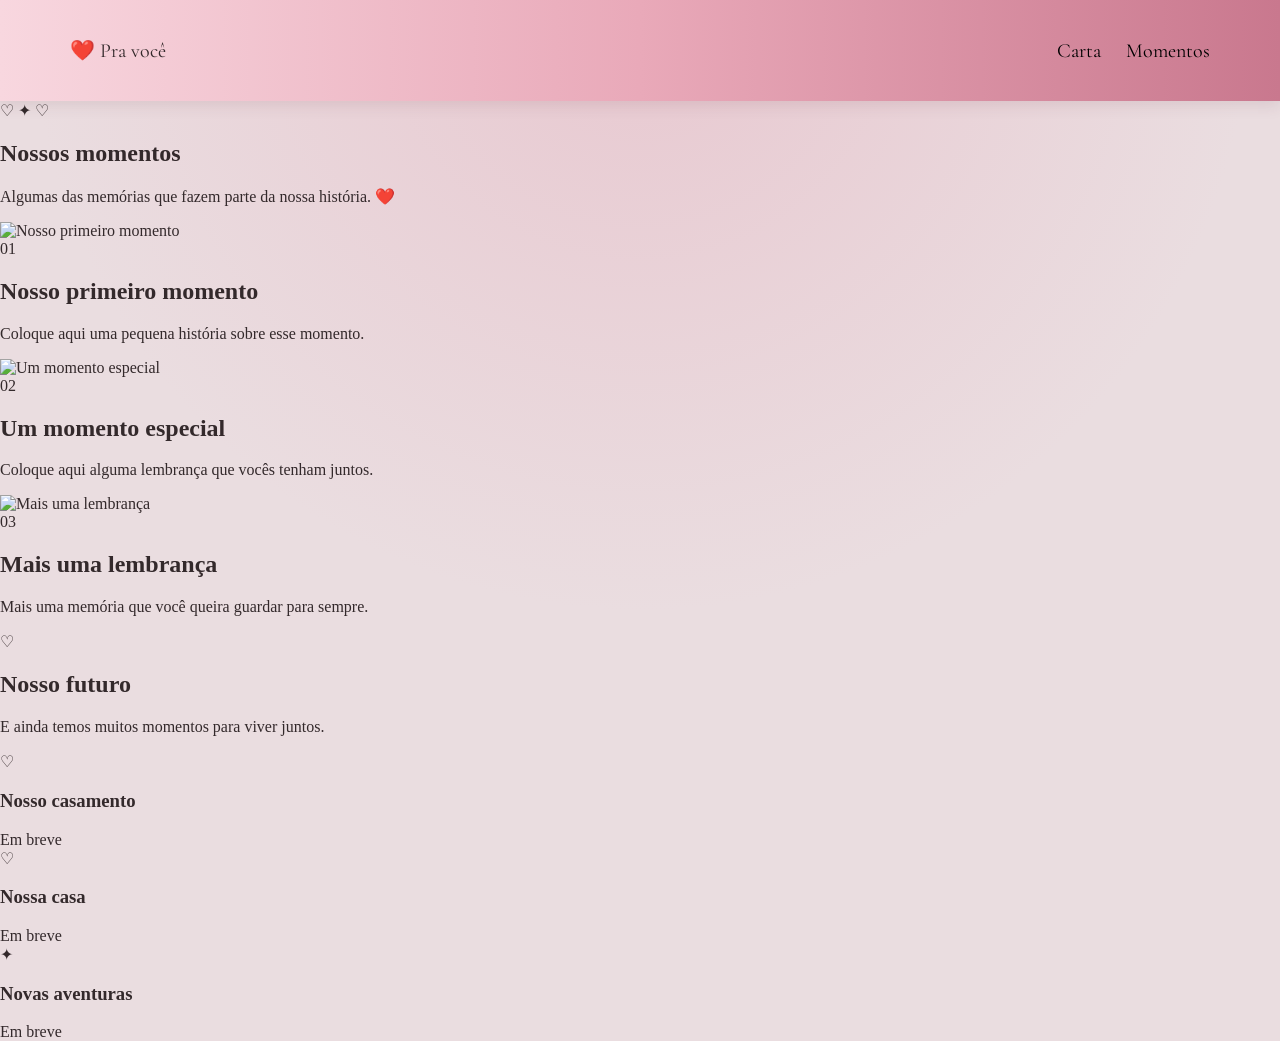
==== momentos.html @ 36209709 "Imgs" ====
<!DOCTYPE html>
<html lang="PT-BR">
<head>
    <meta charset="UTF-8">
    <meta name="viewport" content="width=device-width, initial-scale=1.0">

    <title>Feliz aniversário!!</title>

    <link rel="stylesheet" href="style.css">
    <link rel="preconnect" href="https://fonts.googleapis.com">
<link rel="preconnect" href="https://fonts.gstatic.com" crossorigin>

<link href="https://fonts.googleapis.com/css2?family=Cormorant+Garamond:wght@400;500;600&display=swap" rel="stylesheet">
</head>

<body>
    <header>

        <p>❤️ Pra você</p>

        <nav>
            <a href="index.html">Carta</a>
            <a href="momentos.html">Momentos</a>
        </nav>

    </header>
    <main>

    <!-- =========================
         TÍTULO
    ========================= -->

    <section class="moments-hero">

        <div class="decorations">
            <span>♡</span>
            <span>✦</span>
            <span>♡</span>
        </div>

        <h1>Nossos momentos</h1>

        <p>
            Algumas das memórias que fazem parte da nossa história. ❤️
        </p>

    </section>


    <!-- =========================
         MOMENTOS
    ========================= -->

    <section class="moments">

        <article class="moment">

            <div class="moment-image">
                <img src="img/foto1.jpg" alt="Nosso primeiro momento">
            </div>

            <div class="moment-content">

                <span class="moment-number">01</span>

                <h2>Nosso primeiro momento</h2>

                <p>
                    Coloque aqui uma pequena história sobre esse momento.
                </p>

            </div>

        </article>


        <article class="moment">

            <div class="moment-image">
                <img src="img/foto2.jpg" alt="Um momento especial">
            </div>

            <div class="moment-content">

                <span class="moment-number">02</span>

                <h2>Um momento especial</h2>

                <p>
                    Coloque aqui alguma lembrança que vocês tenham juntos.
                </p>

            </div>

        </article>


        <article class="moment">

            <div class="moment-image">
                <img src="img/foto3.jpg" alt="Mais uma lembrança">
            </div>

            <div class="moment-content">

                <span class="moment-number">03</span>

                <h2>Mais uma lembrança</h2>

                <p>
                    Mais uma memória que você queira guardar para sempre.
                </p>

            </div>

        </article>

    </section>


    <!-- =========================
         NOSSO FUTURO
    ========================= -->

    <section class="future">

        <div class="future-title">

            <span>♡</span>

            <h2>Nosso futuro</h2>

            <p>
                E ainda temos muitos momentos para viver juntos.
            </p>

        </div>


        <div class="future-cards">

            <article class="future-card">

                <span class="future-icon">♡</span>

                <h3>Nosso casamento</h3>

                <span class="coming-soon">
                    Em breve
                </span>

            </article>


            <article class="future-card">

                <span class="future-icon">♡</span>

                <h3>Nossa casa</h3>

                <span class="coming-soon">
                    Em breve
                </span>

            </article>


            <article class="future-card">

                <span class="future-icon">✦</span>

                <h3>Novas aventuras</h3>

                <span class="coming-soon">
                    Em breve
                </span>

            </article>

        </div>

    </section>

</main>
</body>
</html>
---- style.css ----
* {
    box-sizing: border-box;
}

body {
    margin: 0;
    min-height: 100vh;

    background:
        radial-gradient(
            circle at 50% 0%,
            #e8c8d0 0%,
            transparent 50%
        ),
        #eadde0;

    color: #33292b;
}


/* =========================
   HEADER
========================= */

header {
    font-family: "Cormorant Garamond", Georgia, serif;
    font-size: 20px;
    padding: 18px 40px;

    display: flex;
    align-items: center;
    justify-content: space-between;

    background: linear-gradient(
        90deg,
        #f8d7df 0%,
        #e9a9b9 50%,
        #c9788e 100%
    );

    box-shadow:
        0 4px 15px rgba(90, 45, 55, 0.12);
}

header p {
    margin-left: 30px;
}

nav {
    display: flex;
    gap: 25px;
    margin-right: 30px;
}

header a {
    color: black;
    text-decoration: none;

    transition: 0.25s ease;
}

header a:hover {
    opacity: 0.7;
}


/* =========================
   CARTA
========================= */

.letter-section {
    min-height: calc(100vh - 75px);

    display: flex;
    justify-content: center;
    align-items: center;

    padding: 80px 20px;
}


/* =========================
   CARTA FECHADA
========================= */

.closed-letter {
    width: min(520px, 90%);
    height: 340px;

    position: relative;

    background: #fffdf8;

    border: 1px solid #eadfd5;

    box-shadow:
        0 25px 60px rgba(75, 45, 50, 0.15),
        0 5px 15px rgba(75, 45, 50, 0.06);

    cursor: pointer;

    overflow: hidden;

    transition:
        transform 0.8s ease,
        box-shadow 0.8s ease;
}

.closed-letter:hover {
    transform: translateY(-5px);

    box-shadow:
        0 30px 65px rgba(75, 45, 50, 0.18),
        0 8px 20px rgba(75, 45, 50, 0.08);
}


/* =========================
   CAPA
========================= */

.letter-cover {
    width: 100%;
    height: 100%;

    position: absolute;
    inset: 0;
    z-index: 2;

    display: flex;
    align-items: center;
    justify-content: center;

    background:
        radial-gradient(
            circle at 20% 20%,
            rgba(180, 130, 130, 0.04),
            transparent 40%
        ),
        #fffdf8;

    transition:
        opacity 0.8s ease,
        transform 0.8s ease;
}

.letter-cover-content {
    text-align: center;

    font-family:
        Georgia,
        "Times New Roman",
        serif;

    color: #704b56;
}

.letter-cover-content p {
    margin: 0 0 8px;

    font-size: 18px;
}

.letter-cover-content h1 {
    margin: 0;

    font-size: 30px;
    font-weight: 500;
}


/* =========================
   SELO
========================= */

.letter-seal {
    position: absolute;

    left: 50%;
    bottom: 35px;

    transform: translateX(-50%);

    width: 58px;
    height: 58px;

    display: flex;
    align-items: center;
    justify-content: center;

    border-radius: 50%;

    background: #c9788e;

    color: white;

    font-size: 22px;

    box-shadow:
        0 5px 12px rgba(100, 40, 55, 0.2);

    transition:
        transform 0.8s ease,
        opacity 0.8s ease;
}


/* =========================
   CARTA ABERTA
========================= */

.closed-letter.opened {
    width: min(720px, 100%);
    height: auto;

    cursor: default;

    overflow: visible;

    transform: none;

    transition:
        width 0.8s ease,
        height 0.8s ease;
}


/* Esconde a capa */

.closed-letter.opened .letter-cover {
    opacity: 0;

    pointer-events: none;

    transform: translateY(-30px);
}


/* Esconde o selo */

.closed-letter.opened .letter-seal {
    opacity: 0;

    transform:
        translateX(-50%)
        scale(0.7);
}


/* =========================
   CONTEÚDO
========================= */

.closed-letter .letter-content {
    display: none;
}

.closed-letter.opened .letter-content {
    display: block;

    padding: 70px 70px 75px;

    font-family:
        Georgia,
        "Times New Roman",
        serif;

    font-size: 17px;
    line-height: 1.9;

    color: #3d3335;

    opacity: 1;
}


/* =========================
   TÍTULO
========================= */

.letter h1 {
    margin: 0 0 55px;

    text-align: center;

    font-family:
        Georgia,
        "Times New Roman",
        serif;

    font-size: 32px;
    font-weight: 500;

    color: #704b56;
}

.letter h1::after {
    content: "";

    display: block;

    width: 60px;
    height: 2px;

    margin: 15px auto 0;

    background: #d58b9d;
}


/* =========================
   PARÁGRAFOS
========================= */

.letter-content p {
    margin: 0 0 28px;

    opacity: 0;

    transform: translateY(25px);

    transition:
        opacity 0.8s ease,
        transform 0.8s ease;
}


/* Parágrafo visível */

.letter-content p.show {
    opacity: 1;

    transform: translateY(0);
}


/* Primeiro "Meu amor" */

.letter-content > p:first-of-type {
    font-size: 19px;

    color: #704b56;
}


/* =========================
   FINAL
========================= */

.letter-ending {
    margin-top: 55px !important;

    text-align: center;

    font-size: 20px;

    font-weight: 600;

    color: #704b56;
}

.letter-signature {
    margin-top: 50px;

    text-align: right;

    font-size: 18px;

    color: #594247;
}

.letter-signature p {
    margin: 4px 0;
}


/* =========================
   TEXTURA DO PAPEL
========================= */

.closed-letter::before {
    content: "";

    position: absolute;

    inset: 0;

    pointer-events: none;

    background:
        radial-gradient(
            circle at 20% 20%,
            rgba(120, 80, 60, 0.035),
            transparent 30%
        ),
        radial-gradient(
            circle at 80% 70%,
            rgba(120, 80, 60, 0.025),
            transparent 30%
        );
}


/* =========================
   CELULAR
========================= */

@media (max-width: 600px) {

    header {
        padding: 16px 20px;
    }

    header p {
        margin-left: 0;
    }

    nav {
        gap: 15px;
        margin-right: 0;
    }


    .letter-section {
        min-height: calc(100vh - 65px);

        padding: 50px 15px;
    }


    .closed-letter {
        width: 92%;
        height: 280px;
    }


    .letter-cover-content p {
        font-size: 16px;
    }

    .letter-cover-content h1 {
        font-size: 26px;
    }


    .letter-seal {
        width: 52px;
        height: 52px;

        bottom: 28px;

        font-size: 20px;
    }


    .closed-letter.opened {
        width: 100%;
    }


    .closed-letter.opened .letter-content {
        padding: 45px 28px 50px;

        font-size: 16px;
        line-height: 1.8;
    }


    .letter h1 {
        margin-bottom: 40px;

        font-size: 27px;
    }


    .letter-content p {
        margin-bottom: 24px;
    }

}
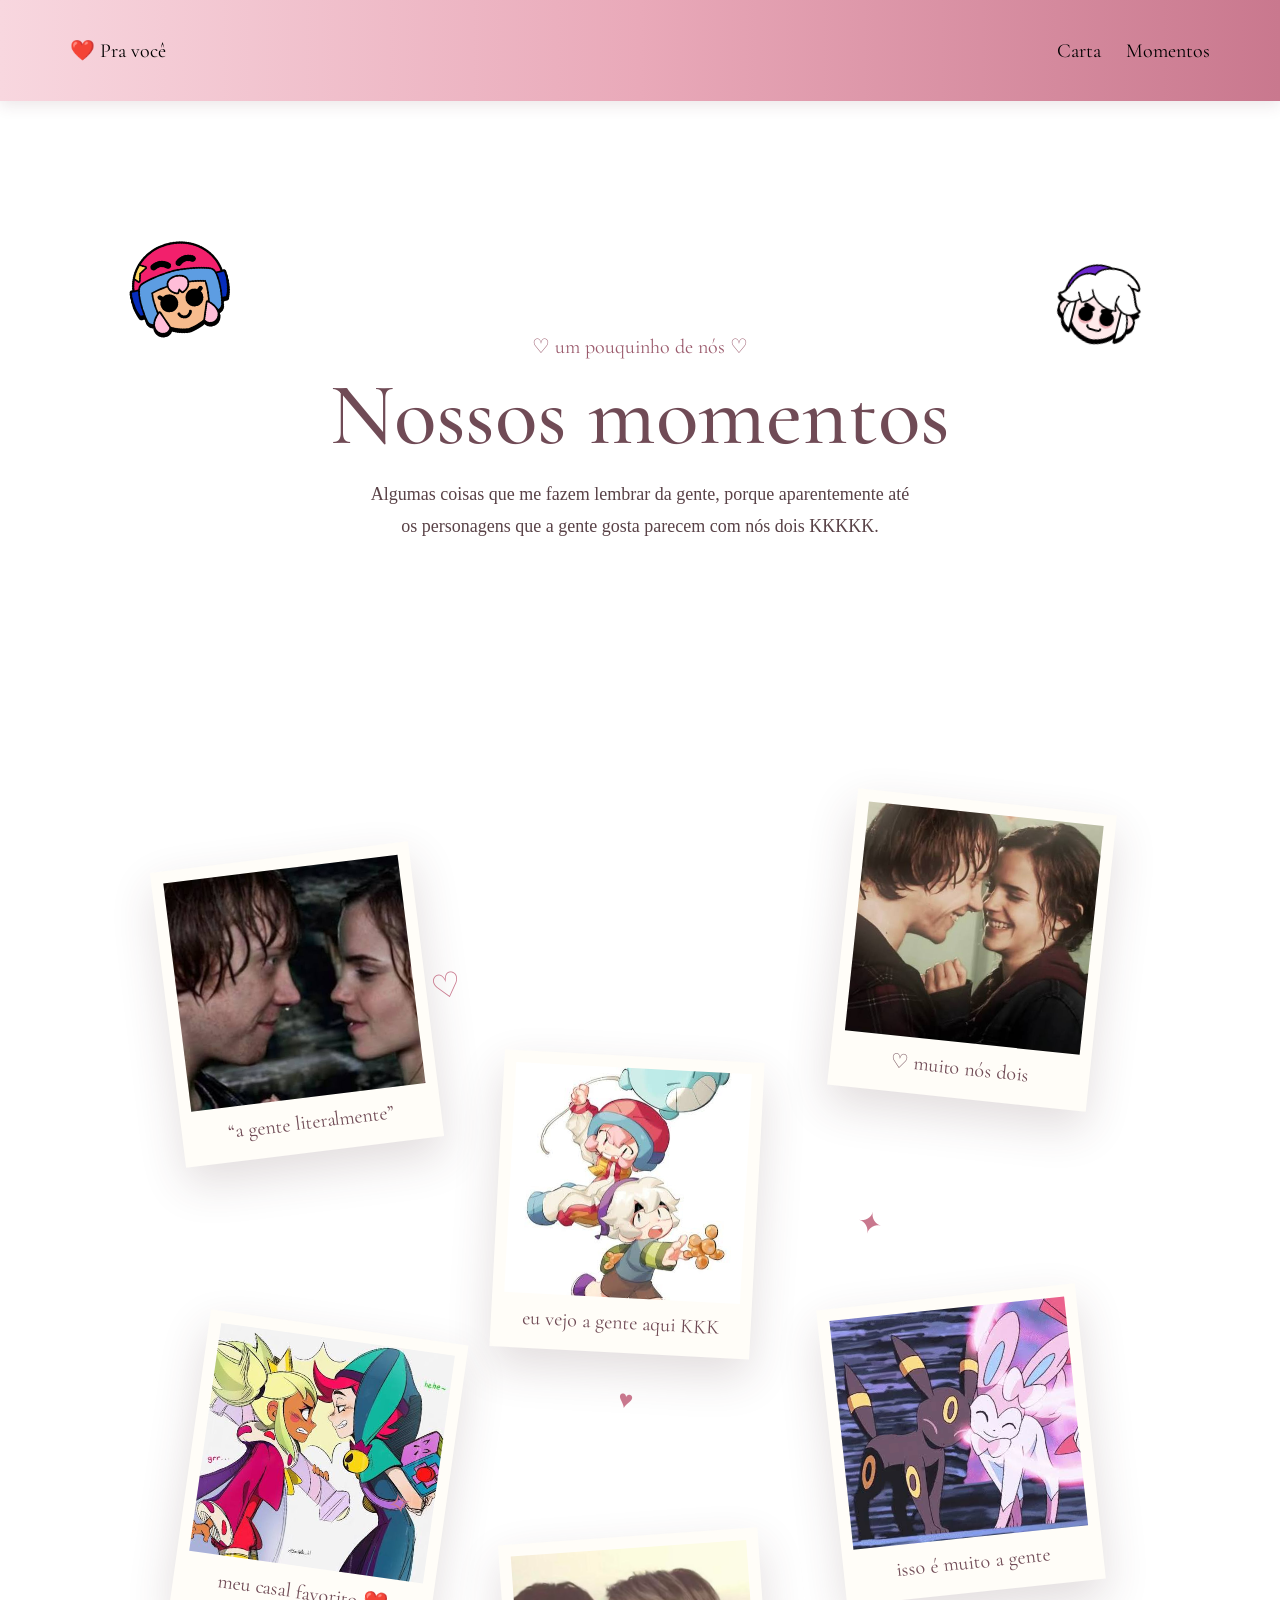
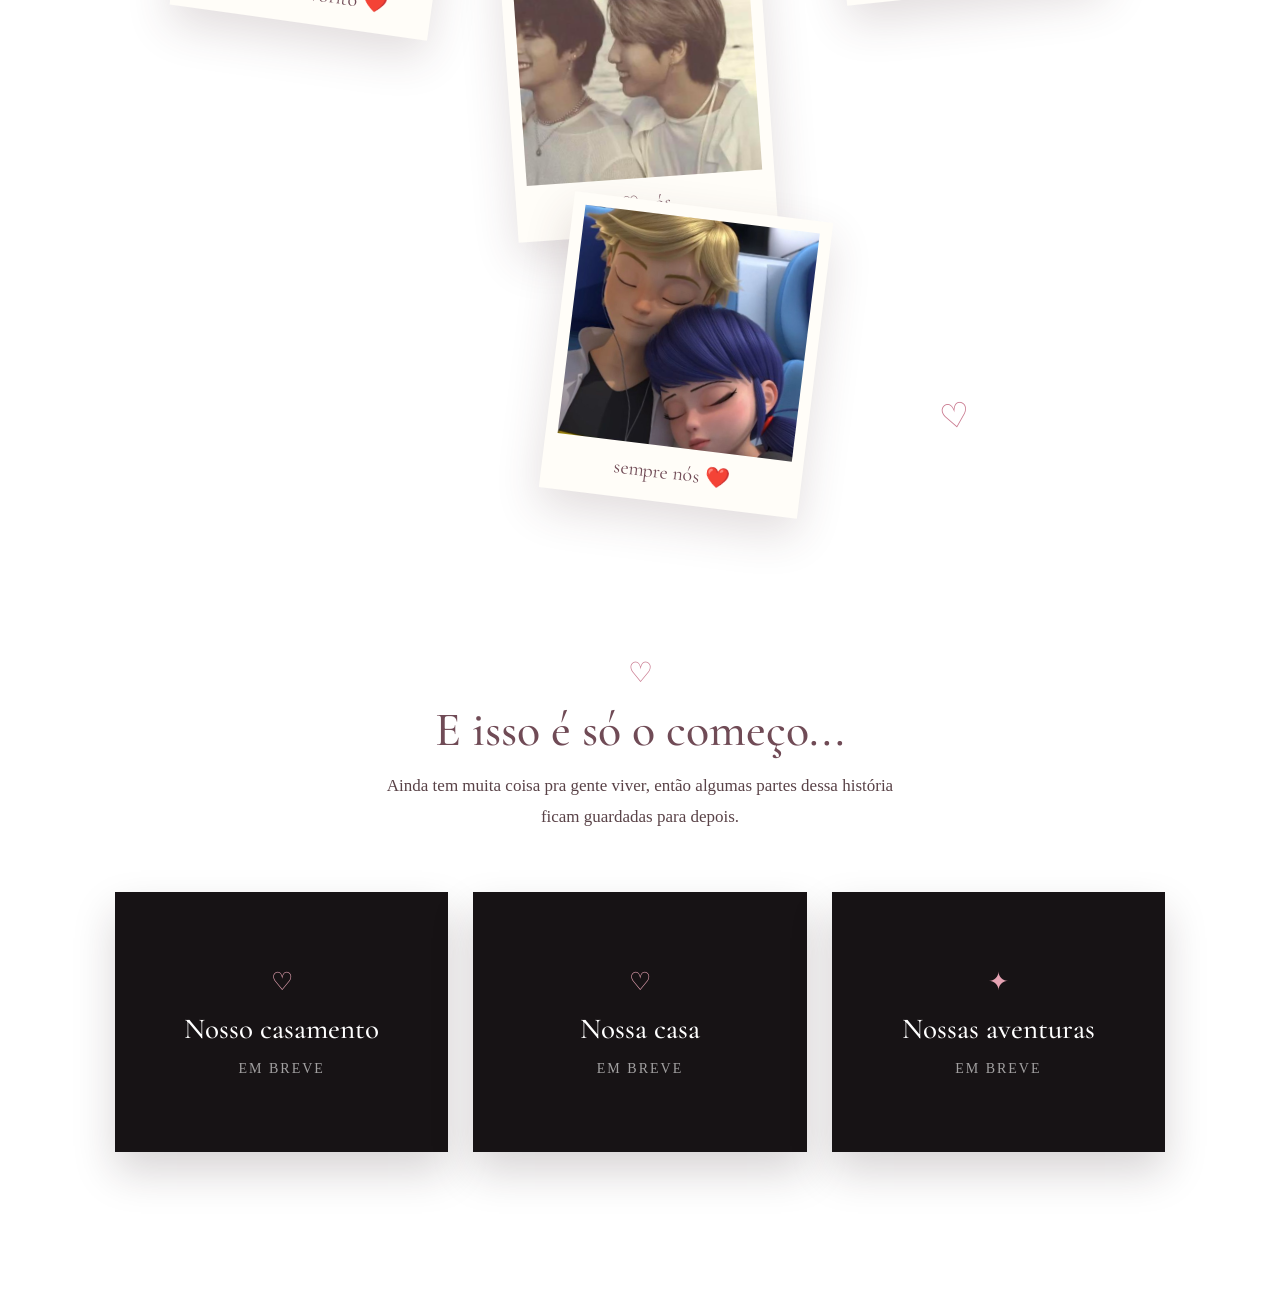
==== commit 835243e1: "Commit final" ====
--- a/momentos.html
+++ b/momentos.html
@@ -1,19 +1,25 @@
 <!DOCTYPE html>
-<html lang="PT-BR">
+<html lang="pt-BR">
+
 <head>
     <meta charset="UTF-8">
     <meta name="viewport" content="width=device-width, initial-scale=1.0">
 
-    <title>Feliz aniversário!!</title>
-
-    <link rel="stylesheet" href="style.css">
+    <title>Nossos momentos ❤️</title>
+
+    <link rel="stylesheet" href="style2.css">
+
     <link rel="preconnect" href="https://fonts.googleapis.com">
-<link rel="preconnect" href="https://fonts.gstatic.com" crossorigin>
-
-<link href="https://fonts.googleapis.com/css2?family=Cormorant+Garamond:wght@400;500;600&display=swap" rel="stylesheet">
+    <link rel="preconnect" href="https://fonts.gstatic.com" crossorigin>
+
+    <link
+        href="https://fonts.googleapis.com/css2?family=Cormorant+Garamond:wght@400;500;600&display=swap"
+        rel="stylesheet"
+    >
 </head>
 
 <body>
+
     <header>
 
         <p>❤️ Pra você</p>
@@ -24,163 +30,216 @@
         </nav>
 
     </header>
-    <main>
-
-    <!-- =========================
-         TÍTULO
-    ========================= -->
-
-    <section class="moments-hero">
-
-        <div class="decorations">
-            <span>♡</span>
-            <span>✦</span>
-            <span>♡</span>
-        </div>
-
-        <h1>Nossos momentos</h1>
-
-        <p>
-            Algumas das memórias que fazem parte da nossa história. ❤️
-        </p>
-
-    </section>
-
-
-    <!-- =========================
-         MOMENTOS
-    ========================= -->
-
-    <section class="moments">
-
-        <article class="moment">
-
-            <div class="moment-image">
-                <img src="img/foto1.jpg" alt="Nosso primeiro momento">
-            </div>
-
-            <div class="moment-content">
-
-                <span class="moment-number">01</span>
-
-                <h2>Nosso primeiro momento</h2>
+
+
+    <main class="moments-page">
+
+        <!-- =========================
+             INTRO
+        ========================= -->
+
+        <section class="moments-intro">
+
+            <img
+                src="img/bonnieicon.png"
+                class="moment-decor decor-bonnie"
+                alt=""
+            >
+
+            <img
+                src="img/gusicon.png"
+                class="moment-decor decor-gus"
+                alt=""
+            >
+
+            <img
+                src="img/heart.jpg"
+                class="moment-decor decor-heart"
+                alt=""
+            >
+
+            <div class="intro-content">
+
+                <span>♡ um pouquinho de nós ♡</span>
+
+                <h1>Nossos momentos</h1>
 
                 <p>
-                    Coloque aqui uma pequena história sobre esse momento.
+                    Algumas coisas que me fazem lembrar da gente,
+                    porque aparentemente até os personagens que a gente gosta
+                    parecem com nós dois KKKKK.
                 </p>
 
             </div>
 
-        </article>
-
-
-        <article class="moment">
-
-            <div class="moment-image">
-                <img src="img/foto2.jpg" alt="Um momento especial">
-            </div>
-
-            <div class="moment-content">
-
-                <span class="moment-number">02</span>
-
-                <h2>Um momento especial</h2>
+        </section>
+
+
+        <!-- =========================
+             MEMÓRIAS
+        ========================= -->
+
+        <section class="memory-wall">
+
+            <div class="memory memory-1">
+
+                <img
+                    src="img/images.jpg"
+                    alt="Uma lembrança nossa"
+                >
+
+                <p>“a gente literalmente”</p>
+
+            </div>
+
+
+            <div class="memory memory-2">
+
+                <img
+                    src="img/images2.jpg"
+                    alt="Uma lembrança nossa"
+                >
+
+                <p>♡ muito nós dois</p>
+
+            </div>
+
+
+            <div class="memory memory-3">
+
+                <img
+                    src="img/images3.jpg"
+                    alt="Uma lembrança nossa"
+                >
+
+                <p>eu vejo a gente aqui KKK</p>
+
+            </div>
+
+
+            <div class="memory memory-4">
+
+                <img
+                    src="img/images4.jpg"
+                    alt="Uma lembrança nossa"
+                >
+
+                <p>meu casal favorito ❤️</p>
+
+            </div>
+
+
+            <div class="memory memory-5">
+
+                <img
+                    src="img/images5.jpg"
+                    alt="Uma lembrança nossa"
+                >
+
+                <p>isso é muito a gente</p>
+
+            </div>
+
+
+            <div class="memory memory-6">
+
+                <img
+                    src="img/img6.jpg"
+                    alt="Uma lembrança nossa"
+                >
+
+                <p>♡ nós</p>
+
+            </div>
+
+
+            <!-- NOVA IMAGEM -->
+
+            <div class="memory memory-7">
+
+                <img
+                    src="img/img7.png"
+                    alt="Uma lembrança nossa"
+                >
+
+                <p>sempre nós ❤️</p>
+
+            </div>
+
+
+            <!-- DECORAÇÕES -->
+
+            <span class="wall-heart heart-1">♡</span>
+            <span class="wall-heart heart-2">♥</span>
+            <span class="wall-heart heart-3">♡</span>
+
+            <span class="wall-star star-1">✦</span>
+            <span class="wall-star star-2">✧</span>
+
+        </section>
+
+
+        <!-- =========================
+             FUTURO
+        ========================= -->
+
+        <section class="future">
+
+            <div class="future-title">
+
+                <span>♡</span>
+
+                <h2>E isso é só o começo...</h2>
 
                 <p>
-                    Coloque aqui alguma lembrança que vocês tenham juntos.
+                    Ainda tem muita coisa pra gente viver,
+                    então algumas partes dessa história ficam
+                    guardadas para depois.
                 </p>
 
             </div>
 
-        </article>
-
-
-        <article class="moment">
-
-            <div class="moment-image">
-                <img src="img/foto3.jpg" alt="Mais uma lembrança">
-            </div>
-
-            <div class="moment-content">
-
-                <span class="moment-number">03</span>
-
-                <h2>Mais uma lembrança</h2>
-
-                <p>
-                    Mais uma memória que você queira guardar para sempre.
-                </p>
-
-            </div>
-
-        </article>
-
-    </section>
-
-
-    <!-- =========================
-         NOSSO FUTURO
-    ========================= -->
-
-    <section class="future">
-
-        <div class="future-title">
-
-            <span>♡</span>
-
-            <h2>Nosso futuro</h2>
-
-            <p>
-                E ainda temos muitos momentos para viver juntos.
-            </p>
-
-        </div>
-
-
-        <div class="future-cards">
-
-            <article class="future-card">
-
-                <span class="future-icon">♡</span>
-
-                <h3>Nosso casamento</h3>
-
-                <span class="coming-soon">
-                    Em breve
-                </span>
-
-            </article>
-
-
-            <article class="future-card">
-
-                <span class="future-icon">♡</span>
-
-                <h3>Nossa casa</h3>
-
-                <span class="coming-soon">
-                    Em breve
-                </span>
-
-            </article>
-
-
-            <article class="future-card">
-
-                <span class="future-icon">✦</span>
-
-                <h3>Novas aventuras</h3>
-
-                <span class="coming-soon">
-                    Em breve
-                </span>
-
-            </article>
-
-        </div>
-
-    </section>
-
-</main>
+
+            <div class="future-cards">
+
+                <article class="future-card">
+
+                    <span>♡</span>
+
+                    <h3>Nosso casamento</h3>
+
+                    <p>Em breve</p>
+
+                </article>
+
+
+                <article class="future-card">
+
+                    <span>♡</span>
+
+                    <h3>Nossa casa</h3>
+
+                    <p>Em breve</p>
+
+                </article>
+
+
+                <article class="future-card">
+
+                    <span>✦</span>
+
+                    <h3>Nossas aventuras</h3>
+
+                    <p>Em breve</p>
+
+                </article>
+
+            </div>
+
+        </section>
+
+    </main>
+
 </body>
+
 </html>
--- a/style2.css
+++ b/style2.css
@@ -0,0 +1,638 @@
+/* =========================
+   MOMENTOS
+========================= */
+* {
+    box-sizing: border-box;
+}
+
+body {
+    margin: 0;
+    min-height: 100vh;
+}
+
+
+header {
+    font-family: "Cormorant Garamond", Georgia, serif;
+    font-size: 20px;
+    padding: 18px 40px;
+
+    display: flex;
+    align-items: center;
+    justify-content: space-between;
+
+    background: linear-gradient(
+        90deg,
+        #f8d7df 0%,
+        #e9a9b9 50%,
+        #c9788e 100%
+    );
+
+    box-shadow:
+        0 4px 15px rgba(90, 45, 55, 0.12);
+}
+
+header p {
+    margin-left: 30px;
+}
+
+nav {
+    display: flex;
+    gap: 25px;
+    margin-right: 30px;
+}
+
+header a {
+    color: black;
+    text-decoration: none;
+
+    transition: 0.25s ease;
+}
+
+header a:hover {
+    opacity: 0.7;
+}
+
+.moments-page {
+    overflow: hidden;
+}
+
+
+/* =========================
+   INTRO
+========================= */
+
+.moments-intro {
+    min-height: 75vh;
+
+    position: relative;
+
+    display: flex;
+    align-items: center;
+    justify-content: center;
+
+    padding: 100px 25px;
+
+    text-align: center;
+
+    overflow: hidden;
+}
+
+.intro-content {
+    width: min(680px, 90%);
+
+    position: relative;
+    z-index: 2;
+}
+
+.intro-content > span {
+    font-family:
+        "Cormorant Garamond",
+        Georgia,
+        serif;
+
+    font-size: 20px;
+
+    color: #9b5b6d;
+}
+
+.intro-content h1 {
+    margin: 15px 0 20px;
+
+    font-family:
+        "Cormorant Garamond",
+        Georgia,
+        serif;
+
+    font-size: clamp(52px, 8vw, 88px);
+
+    line-height: 0.95;
+
+    font-weight: 500;
+
+    color: #704b56;
+}
+
+.intro-content p {
+    max-width: 540px;
+
+    margin: auto;
+
+    font-family: Georgia, serif;
+
+    font-size: 18px;
+
+    line-height: 1.8;
+
+    color: #594247;
+}
+
+
+/* =========================
+   DECORAÇÕES
+========================= */
+
+.moment-decor {
+    position: absolute;
+
+    object-fit: contain;
+
+    pointer-events: none;
+
+    user-select: none;
+
+    z-index: 1;
+}
+
+.decor-bonnie {
+    width: 125px;
+
+    left: 9%;
+    top: 18%;
+
+    transform: rotate(-13deg);
+}
+
+.decor-gus {
+    width: 105px;
+
+    right: 10%;
+    top: 22%;
+
+    transform: rotate(14deg);
+}
+
+.decor-heart {
+    width: 75px;
+
+    left: 17%;
+    bottom: 13%;
+
+    transform: rotate(9deg);
+}
+
+
+/* =========================
+   PAREDE DE MEMÓRIAS
+========================= */
+
+.memory-wall {
+    width: min(1100px, 92%);
+
+    min-height: 1350px;
+
+    position: relative;
+
+    margin: 0 auto;
+
+    padding: 100px 20px 150px;
+}
+
+
+/* =========================
+   FOTOS
+========================= */
+
+.memory {
+    position: absolute;
+
+    width: 260px;
+
+    padding: 12px 12px 18px;
+
+    background: #fffdf8;
+
+    box-shadow:
+        0 18px 45px rgba(75, 45, 50, 0.16);
+
+    transition:
+        transform 0.35s ease,
+        box-shadow 0.35s ease;
+
+    z-index: 2;
+}
+
+.memory:hover {
+    transform:
+        rotate(0deg)
+        translateY(-8px)
+        scale(1.03);
+
+    box-shadow:
+        0 25px 55px rgba(75, 45, 50, 0.22);
+
+    z-index: 5;
+}
+
+.memory img {
+    width: 100%;
+
+    height: 230px;
+
+    display: block;
+
+    object-fit: cover;
+}
+
+.memory p {
+    margin: 13px 5px 0;
+
+    font-family:
+        "Cormorant Garamond",
+        Georgia,
+        serif;
+
+    font-size: 20px;
+
+    color: #704b56;
+
+    text-align: center;
+}
+
+
+/* =========================
+   POSIÇÕES
+========================= */
+
+.memory-1 {
+    left: 7%;
+    top: 80px;
+
+    transform: rotate(-7deg);
+}
+
+.memory-2 {
+    right: 8%;
+    top: 25px;
+
+    transform: rotate(6deg);
+}
+
+.memory-3 {
+    left: 37%;
+    top: 280px;
+
+    transform: rotate(3deg);
+}
+
+.memory-4 {
+    left: 9%;
+    top: 550px;
+
+    transform: rotate(8deg);
+}
+
+.memory-5 {
+    right: 9%;
+    top: 520px;
+
+    transform: rotate(-6deg);
+}
+
+.memory-6 {
+    left: 38%;
+    top: 760px;
+
+    transform: rotate(-4deg);
+}
+
+
+/* NOVA IMAGEM */
+
+.memory-7 {
+    right: 34%;
+    top: 1030px;
+
+    transform: rotate(7deg);
+}
+
+
+/* =========================
+   PEQUENAS DECORAÇÕES
+========================= */
+
+.wall-heart,
+.wall-star {
+    position: absolute;
+
+    font-family: Georgia, serif;
+
+    color: #c9788e;
+
+    z-index: 3;
+
+    pointer-events: none;
+}
+
+.wall-heart {
+    font-size: 34px;
+}
+
+.wall-star {
+    font-size: 30px;
+}
+
+.heart-1 {
+    top: 190px;
+    left: 31%;
+
+    transform: rotate(-15deg);
+}
+
+.heart-2 {
+    top: 610px;
+    left: 48%;
+
+    font-size: 25px;
+
+    transform: rotate(12deg);
+}
+
+.heart-3 {
+    bottom: 90px;
+    right: 20%;
+
+    transform: rotate(-10deg);
+}
+
+.star-1 {
+    top: 430px;
+    right: 28%;
+
+    transform: rotate(15deg);
+}
+
+.star-2 {
+    top: 710px;
+    left: 27%;
+
+    transform: rotate(-10deg);
+}
+
+
+/* =========================
+   FUTURO
+========================= */
+
+.future {
+    position: relative;
+
+    padding: 130px 20px 150px;
+
+    text-align: center;
+
+    overflow: hidden;
+}
+
+.future-title {
+    position: relative;
+
+    z-index: 2;
+}
+
+.future-title > span {
+    font-size: 28px;
+
+    color: #c9788e;
+}
+
+.future-title h2 {
+    margin: 12px 0;
+
+    font-family:
+        "Cormorant Garamond",
+        Georgia,
+        serif;
+
+    font-size: 48px;
+
+    font-weight: 500;
+
+    color: #704b56;
+}
+
+.future-title p {
+    max-width: 520px;
+
+    margin: 0 auto 60px;
+
+    font-family: Georgia, serif;
+
+    font-size: 17px;
+
+    line-height: 1.8;
+
+    color: #594247;
+}
+
+
+/* =========================
+   CARDS
+========================= */
+
+.future-cards {
+    width: min(1050px, 90%);
+
+    margin: auto;
+
+    display: grid;
+
+    grid-template-columns:
+        repeat(3, 1fr);
+
+    gap: 25px;
+
+    position: relative;
+
+    z-index: 2;
+}
+
+.future-card {
+    min-height: 260px;
+
+    display: flex;
+
+    flex-direction: column;
+
+    align-items: center;
+
+    justify-content: center;
+
+    padding: 30px;
+
+    background: #171315;
+
+    color: white;
+
+    box-shadow:
+        0 20px 40px rgba(40, 20, 25, 0.18);
+
+    transition:
+        transform 0.3s ease;
+}
+
+.future-card:hover {
+    transform: translateY(-8px);
+}
+
+.future-card > span {
+    margin-bottom: 15px;
+
+    font-size: 25px;
+
+    color: #e6a3b3;
+}
+
+.future-card h3 {
+    margin: 0 0 15px;
+
+    font-family:
+        "Cormorant Garamond",
+        Georgia,
+        serif;
+
+    font-size: 29px;
+
+    font-weight: 500;
+}
+
+.future-card p {
+    margin: 0;
+
+    font-family: Georgia, serif;
+
+    font-size: 14px;
+
+    letter-spacing: 2px;
+
+    text-transform: uppercase;
+
+    opacity: 0.6;
+}
+
+
+/* =========================
+   CELULAR
+========================= */
+
+@media (max-width: 700px) {
+
+    .moments-intro {
+        min-height: 70vh;
+
+        padding: 80px 20px;
+    }
+
+    .intro-content h1 {
+        font-size: 52px;
+    }
+
+    .intro-content p {
+        font-size: 16px;
+    }
+
+    .moment-decor {
+        opacity: 0.8;
+    }
+
+    .decor-bonnie {
+        width: 85px;
+        left: 3%;
+    }
+
+    .decor-gus {
+        width: 75px;
+        right: 3%;
+    }
+
+    .decor-heart {
+        width: 55px;
+        left: 8%;
+    }
+
+
+    /* MEMÓRIAS */
+
+    .memory-wall {
+        width: 100%;
+
+        min-height: auto;
+
+        padding: 40px 20px 100px;
+
+        display: flex;
+
+        flex-direction: column;
+
+        align-items: center;
+
+        gap: 45px;
+    }
+
+    .memory {
+        position: relative;
+
+        inset: auto !important;
+
+        width: min(290px, 88vw);
+    }
+
+    .memory img {
+        height: auto;
+
+        max-height: 300px;
+    }
+
+    .memory-1 {
+        transform: rotate(-5deg);
+    }
+
+    .memory-2 {
+        transform: rotate(5deg);
+    }
+
+    .memory-3 {
+        transform: rotate(-3deg);
+    }
+
+    .memory-4 {
+        transform: rotate(6deg);
+    }
+
+    .memory-5 {
+        transform: rotate(-5deg);
+    }
+
+    .memory-6 {
+        transform: rotate(4deg);
+    }
+
+    .memory-7 {
+        transform: rotate(-6deg);
+    }
+
+    .wall-heart,
+    .wall-star {
+        display: none;
+    }
+
+
+    /* FUTURO */
+
+    .future {
+        padding: 90px 20px 110px;
+    }
+
+    .future-title h2 {
+        font-size: 40px;
+    }
+
+    .future-cards {
+        grid-template-columns: 1fr;
+
+        width: min(100%, 350px);
+    }
+
+    .future-card {
+        min-height: 220px;
+    }
+}
